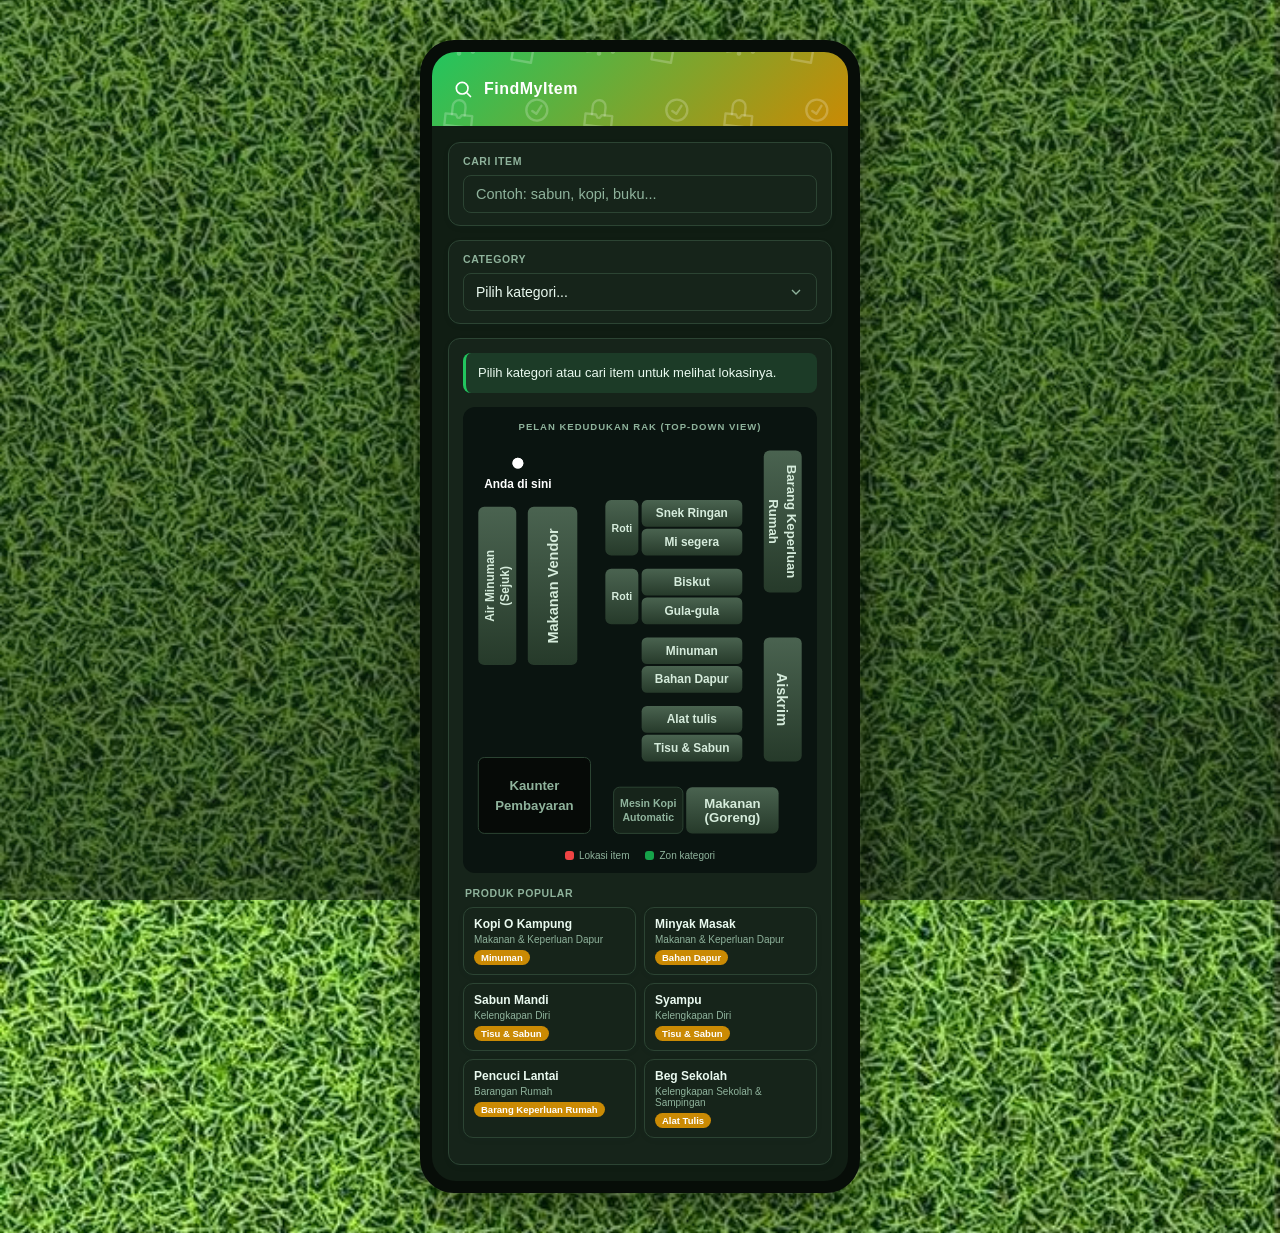
==== FindMyItem.html @ 207c981b "Initial commit" ====
<!DOCTYPE html>
<html lang="ms">
<head>
<meta charset="UTF-8">
<meta name="viewport" content="width=device-width, initial-scale=1.0">
<title>FindMyItem</title>
<style>
  :root{
    --teal:#22c55e;
    --teal-dark:#ca8a04;
    --bg-outer:#0e1710;
    --ink:#eafaf0;
    --muted:#8fb39c;
    --card:#16241a;
    --panel:#0a1410;
    --rack-off:#3a4f3f;
    --rack-on:#ef4444;
    --border:#2c4433;
    --cyan:#22c55e;
    --orange:#eab308;
  }
  *{box-sizing:border-box;}

  @keyframes fadeSlideUp{
    from{ opacity:0; transform:translateY(10px); }
    to{ opacity:1; transform:translateY(0); }
  }
  @keyframes fadeIn{
    from{ opacity:0; }
    to{ opacity:1; }
  }
  @keyframes popIn{
    0%{ opacity:0; transform:scale(.85); }
    70%{ opacity:1; transform:scale(1.04); }
    100%{ opacity:1; transform:scale(1); }
  }
  @media (prefers-reduced-motion: reduce){
    .item-list .item-row,
    .popular-card,
    .result-msg,
    .rack{
      animation:none !important;
    }
  }
  body{
    margin:0;
    min-height:100vh;
    display:flex;
    align-items:center;
    justify-content:center;
    background-color:#0e1710;
    background-image:
      linear-gradient(180deg, rgba(8,18,11,.35) 0%, rgba(8,18,11,.55) 100%),
      url("[data-uri]");
    background-repeat:no-repeat;
    background-size:cover;
    background-position:center;
    background-attachment:fixed;
    font-family:"Segoe UI", "Helvetica Neue", Arial, sans-serif;
    padding:40px 16px;
  }

  .phone{
    width:340px;
    background:#070d08;
    border-radius:34px;
    padding:12px;
    box-shadow:0 30px 60px rgba(0,0,0,.55), 0 0 0 1px rgba(255,255,255,.05);
  }

  .screen{
    background:#101d13;
    border-radius:24px;
    overflow:hidden;
  }

  header{
    position:relative;
    background:linear-gradient(135deg, var(--teal), var(--teal-dark));
    color:#fff;
    padding:26px 20px;
    display:flex;
    align-items:center;
    gap:10px;
    overflow:hidden;
  }
  header::before{
    content:"";
    position:absolute;
    inset:0;
    background-image:url("data:image/svg+xml;utf8,<svg xmlns='http://www.w3.org/2000/svg' width='240' height='240' viewBox='0 0 240 240'><g fill='none' stroke='white' stroke-opacity='0.22' stroke-width='4' stroke-linecap='round' stroke-linejoin='round'><g transform='translate(10,20) rotate(-8)'><path d='M0 12h10l4 26h44l6-20H36'/><circle cx='34' cy='44' r='4' fill='white' fill-opacity='0.22' stroke='none'/><circle cx='58' cy='44' r='4' fill='white' fill-opacity='0.22' stroke='none'/></g><g transform='translate(150,10) rotate(10)'><path d='M8 4h18v20a9 9 0 0 1-18 0z'/><path d='M8 14H0v46h34V14H26'/></g><g transform='translate(30,130) rotate(6)'><path d='M0 32h18l3 5h4l3-5h18v20H0z'/><path d='M11 32V18a11 11 0 0 1 22 0v14'/></g><g transform='translate(160,140) rotate(-10)'><circle cx='20' cy='20' r='18'/><path d='M12 20l6 6 11-12'/></g></g></svg>");
    background-repeat:repeat;
    background-size:140px 140px;
    background-position:center;
    pointer-events:none;
  }
  header .icon, header h1{
    position:relative;
    z-index:1;
  }
  header .icon{
    width:22px;height:22px;
    display:inline-flex;align-items:center;justify-content:center;
  }
  header h1{
    margin:0;
    font-size:16px;
    letter-spacing:.5px;
    font-weight:800;
  }

  main{ padding:16px; }

  .search-box{
    background:var(--card);
    border:1px solid var(--border);
    border-radius:12px;
    padding:12px 14px;
    box-shadow:0 2px 6px rgba(20,30,50,.05);
    margin-bottom:14px;
  }
  .search-box label{
    display:block;
    font-size:10.5px;
    font-weight:700;
    letter-spacing:.6px;
    color:var(--muted);
    margin-bottom:8px;
  }
  .search-box input{
    width:100%;
    background:var(--card);
    border:1px solid var(--border);
    border-radius:8px;
    padding:10px 12px;
    font-size:14.5px;
    color:var(--ink);
    outline:none;
  }
  .search-box input::placeholder{
    color:var(--muted);
  }
  .search-box input:focus{
    border-color:var(--teal);
    box-shadow:0 0 0 3px rgba(34,197,94,.2);
  }
  .item-search-box{
    position:relative;
  }
  .search-suggestions{
    position:absolute;
    left:14px;
    right:14px;
    top:calc(100% - 2px);
    background:var(--card);
    border:1px solid var(--border);
    border-top:none;
    border-radius:0 0 10px 10px;
    box-shadow:0 8px 16px rgba(0,0,0,.35);
    overflow:hidden;
    z-index:5;
    display:none;
  }
  .search-suggestions.open{ display:block; }
  .search-suggestions .sug-item{
    display:flex;
    justify-content:space-between;
    align-items:center;
    padding:9px 12px;
    font-size:13px;
    color:var(--ink);
    cursor:pointer;
    border-top:1px solid var(--border);
  }
  .search-suggestions .sug-item:first-child{ border-top:none; }
  .search-suggestions .sug-item:hover{
    background:rgba(34,197,94,.12);
  }
  .search-suggestions .sug-item .sug-cat{
    font-size:10.5px;
    color:var(--muted);
    margin-left:8px;
  }
  .search-suggestions .sug-tag{
    font-size:9.5px;
    font-weight:700;
    color:#fff;
    background:var(--teal-dark);
    padding:2px 7px;
    border-radius:10px;
    flex-shrink:0;
  }
  .search-suggestions .sug-empty{
    padding:10px 12px;
    font-size:12.5px;
    color:var(--muted);
  }
  .search-box select{
    width:100%;
    border:1px solid var(--border);
    border-radius:8px;
    padding:10px 12px;
    font-size:14px;
    color:var(--ink);
    outline:none;
    background:var(--card);
    appearance:none;
    -webkit-appearance:none;
    background-image:url("data:image/svg+xml;utf8,<svg xmlns='http://www.w3.org/2000/svg' viewBox='0 0 24 24' fill='none' stroke='%238fb39c' stroke-width='2'><polyline points='6 9 12 15 18 9'/></svg>");
    background-repeat:no-repeat;
    background-position:right 12px center;
    background-size:16px;
    padding-right:34px;
  }
  .search-box select:focus{
    border-color:var(--teal);
    box-shadow:0 0 0 3px rgba(34,197,94,.2);
  }

  .result-card{
    background:var(--card);
    border:1px solid var(--border);
    border-radius:12px;
    padding:14px;
    box-shadow:0 2px 6px rgba(20,30,50,.05);
  }

  .result-msg{
    display:flex;
    gap:8px;
    align-items:flex-start;
    background:rgba(74,222,128,.12);
    border-left:3px solid var(--cyan);
    border-radius:8px;
    padding:10px 12px;
    font-size:13px;
    line-height:1.5;
    color:var(--ink);
    margin-bottom:14px;
    min-height:38px;
    animation:fadeIn .35s ease;
  }
  .result-msg .pin{ color:var(--teal); font-size:14px; margin-top:1px; }
  .result-msg b{ color:var(--cyan); }
  .result-msg .rak-name{ color:var(--teal); }

  .rack-panel{
    background:var(--panel);
    border-radius:12px;
    padding:14px 12px 16px;
  }
  .rack-panel .title{
    text-align:center;
    color:var(--muted);
    font-size:9.5px;
    font-weight:700;
    letter-spacing:1px;
    margin-bottom:16px;
  }
  .racks{
    display:flex;
    justify-content:center;
    align-items:flex-end;
    gap:14px;
    height:100px;
  }
  .rack{
    width:38px;
    display:flex;
    flex-direction:column;
    align-items:center;
    gap:8px;
    animation:popIn .45s ease both;
  }
  .rack .bar{
    width:38px;
    height:88px;
    border-radius:6px;
    background:linear-gradient(180deg,#4a6350,#263a2a);
    display:flex;
    align-items:center;
    justify-content:center;
    color:#d6ecdc;
    font-size:11px;
    font-weight:700;
    transition:all .35s ease;
  }
  .rack.active .bar{
    background:linear-gradient(180deg,#f87171,#b91c1c);
    color:#fff;
    box-shadow:0 0 18px rgba(239,68,68,.8);
    transform:translateY(-4px);
  }
  .rack .label{
    color:#6f9179;
    font-size:9.5px;
    letter-spacing:.4px;
  }
  .rack.active .label{ color:var(--teal); font-weight:700; }

  .suggestions{
    margin-top:8px;
    display:flex;
    flex-wrap:wrap;
    gap:6px;
  }
  .suggestions button{
    border:1px solid var(--border);
    background:var(--card);
    color:var(--muted);
    font-size:11px;
    padding:5px 9px;
    border-radius:20px;
    cursor:pointer;
  }
  .suggestions button:hover{
    border-color:var(--teal);
    color:var(--teal-dark);
  }

  .empty{
    color:var(--muted);
    font-size:12.5px;
  }

  .item-list{
    margin-top:12px;
    display:flex;
    flex-direction:column;
    gap:6px;
  }
  .item-list .item-row{
    display:flex;
    justify-content:space-between;
    align-items:center;
    background:#1a2b1f;
    border:1px solid var(--border);
    border-radius:8px;
    padding:8px 10px;
    font-size:12.5px;
    color:var(--ink);
    animation:fadeSlideUp .4s ease both;
  }
  .item-list .item-row.highlight{
    background:rgba(234,179,8,.14);
    border-color:var(--orange);
  }
  .item-list .item-row.highlight .rak-tag{
    background:var(--orange);
  }

  .popular-section{
    margin-top:14px;
    margin-bottom:6px;
  }
  .popular-section .heading{
    font-size:10.5px;
    font-weight:700;
    letter-spacing:.6px;
    color:var(--muted);
    margin-bottom:8px;
    padding:0 2px;
  }
  .popular-grid{
    display:grid;
    grid-template-columns:1fr 1fr;
    gap:8px;
  }
  .popular-card{
    background:var(--card);
    border:1px solid var(--border);
    border-radius:10px;
    padding:9px 10px;
    text-align:left;
    cursor:pointer;
    box-shadow:0 2px 6px rgba(20,30,50,.05);
    display:flex;
    flex-direction:column;
    gap:3px;
    animation:fadeSlideUp .4s ease both;
  }
  .popular-card:hover{
    border-color:var(--teal);
  }
  .popular-card .pname{
    font-size:12px;
    font-weight:600;
    color:var(--ink);
  }
  .popular-card .pcat{
    font-size:10px;
    color:var(--muted);
  }
  .popular-card .prak{
    align-self:flex-start;
    margin-top:2px;
    font-size:9.5px;
    font-weight:700;
    color:#fff;
    background:var(--teal-dark);
    padding:2px 7px;
    border-radius:10px;
  }
  .item-list .item-row .rak-tag{
    font-size:10.5px;
    font-weight:700;
    color:#fff;
    background:var(--teal-dark);
    padding:3px 8px;
    border-radius:12px;
  }

  /* ===== Pelan kedai (floor plan) ===== */
  .phone{ width:100%; max-width:440px; }
  .rack-panel{ padding:14px 12px 12px; }
  .rack-panel .title{ margin-bottom:12px; }

  .plan{ display:block; width:100%; height:auto; }
  .plan text{ fill:#d6ecdc; font-weight:700; text-anchor:middle; pointer-events:none; }
  .plan .t-sm{ font-size:32px; }
  .plan .t-md{ font-size:36px; }
  .plan .t-lg{ font-size:40px; }
  .plan .t-xl{ font-size:44px; }

  .plan .zone{ animation:fadeIn .5s ease both; }
  .plan .zone rect{
    fill:url(#gOff);
    transition:filter .35s ease;
  }
  .plan .zone.cat-on rect{
    fill:url(#gCat);
    filter:drop-shadow(0 0 12px rgba(34,197,94,.7));
  }
  .plan .zone.item-on rect{
    fill:url(#gItem);
    animation:zonePulse 1.4s ease-in-out infinite;
  }
  .plan .zone.cat-on text,
  .plan .zone.item-on text{ fill:#fff; }

  .plan .fixed rect{ fill:#16241a; stroke:#2c4433; stroke-width:3; }
  .plan .fixed.counter rect{ fill:#060a07; }
  .plan .fixed text{ fill:#8fb39c; }
  .plan .door-line,
  .plan .door-arc{ fill:none; stroke:#8fb39c; stroke-width:6; stroke-linecap:round; }

  @keyframes zonePulse{
    0%,100%{ filter:drop-shadow(0 0 8px rgba(239,68,68,.65)); }
    50%{ filter:drop-shadow(0 0 22px rgba(239,68,68,1)); }
  }

  .map-legend{
    display:flex;
    justify-content:center;
    gap:16px;
    margin-top:10px;
    font-size:10px;
    color:var(--muted);
  }
  .map-legend .dot{
    display:inline-block;
    width:9px;
    height:9px;
    border-radius:3px;
    margin-right:5px;
    vertical-align:-1px;
  }
  .dot-item{ background:#ef4444; }
  .dot-cat{ background:#16a34a; }

  .item-list .item-row{ cursor:pointer; transition:border-color .2s ease, background .2s ease; }
  .item-list .item-row:hover{ border-color:var(--teal); }
  .result-msg .rak-name{ color:#f87171; }

  @media (prefers-reduced-motion: reduce){
    .plan .zone, .plan .zone rect{ animation:none !important; }
  }

  /* ===== Penanda "Anda di sini" ===== */
  .plan .here{ pointer-events:none; }
  .plan .here .dot{ fill:#fff; animation:hereBlink 1.2s ease-in-out infinite; }
  .plan .here .ring{
    fill:none;
    stroke:#fff;
    stroke-width:5;
    transform-box:fill-box;
    transform-origin:center;
    animation:herePing 1.8s ease-out infinite;
  }
  .plan .here .ring.r2{ animation-delay:.9s; }
  .plan .here text{
    fill:#fff;
    font-size:36px;
    font-weight:800;
    text-anchor:middle;
    animation:hereBlink 1.2s ease-in-out infinite;
  }
  @keyframes hereBlink{
    0%,100%{ opacity:1;   filter:drop-shadow(0 0 10px rgba(255,255,255,.95)); }
    50%{     opacity:.35; filter:drop-shadow(0 0 2px rgba(255,255,255,.3)); }
  }
  @keyframes herePing{
    0%{   transform:scale(.6); opacity:.9; }
    100%{ transform:scale(3.2); opacity:0; }
  }
  @media (prefers-reduced-motion: reduce){
    .plan .here .dot, .plan .here .ring, .plan .here text{ animation:none !important; }
    .plan .here .ring{ display:none; }
  }
</style>
</head>
<body>

<div class="phone">
  <div class="screen">
    <header>
      <span class="icon">
        <svg width="20" height="20" viewBox="0 0 24 24" fill="none">
          <circle cx="11" cy="11" r="7" stroke="white" stroke-width="2"/>
          <line x1="16.5" y1="16.5" x2="21" y2="21" stroke="white" stroke-width="2" stroke-linecap="round"/>
        </svg>
      </span>
      <h1>FindMyItem</h1>
    </header>

    <main>
      <div class="search-box item-search-box">
        <label>CARI ITEM</label>
        <input id="itemSearchInput" type="text" placeholder="Contoh: sabun, kopi, buku..." autocomplete="off">
        <div class="search-suggestions" id="searchSuggestions"></div>
      </div>

      <div class="search-box">
        <label>CATEGORY</label>
        <select id="categorySelect">
          <option value="">Pilih kategori...</option>
        </select>
      </div>

      <div class="result-card">
        <div class="result-msg" id="resultMsg">
          Pilih kategori atau cari item untuk melihat lokasinya.
        </div>

        <div class="rack-panel">
          <div class="title">PELAN KEDUDUKAN RAK (TOP-DOWN VIEW)</div>

          <svg class="plan" viewBox="0 0 1000 1200" role="img" aria-label="Pelan kedudukan rak kedai">
            <defs>
              <linearGradient id="gOff" x1="0" y1="0" x2="0" y2="1">
                <stop offset="0" stop-color="#4a6350"/><stop offset="1" stop-color="#263a2a"/>
              </linearGradient>
              <linearGradient id="gCat" x1="0" y1="0" x2="0" y2="1">
                <stop offset="0" stop-color="#4ade80"/><stop offset="1" stop-color="#15803d"/>
              </linearGradient>
              <linearGradient id="gItem" x1="0" y1="0" x2="0" y2="1">
                <stop offset="0" stop-color="#f87171"/><stop offset="1" stop-color="#b91c1c"/>
              </linearGradient>
            </defs>

            <!-- Kiri -->
            <g class="zone" data-zone="airSejuk">
              <rect x="10" y="190" width="115" height="480" rx="18"/>
              <g transform="rotate(-90 67 430)">
                <text class="t-md" x="67" y="408" dy=".35em">Air Minuman</text>
                <text class="t-md" x="67" y="452" dy=".35em">(Sejuk)</text>
              </g>
            </g>
            <g class="zone" data-zone="vendor">
              <rect x="160" y="190" width="150" height="480" rx="18"/>
              <text class="t-xl" x="235" y="430" dy=".35em" transform="rotate(-90 235 430)">Makanan Vendor</text>
            </g>
            <g class="fixed counter">
              <rect x="10" y="950" width="340" height="230" rx="18"/>
              <text class="t-lg" x="180" y="1035" dy=".35em">Kaunter</text>
              <text class="t-lg" x="180" y="1095" dy=".35em">Pembayaran</text>
            </g>

            <!-- Tengah -->
            <g class="zone" data-zone="roti1">
              <rect x="395" y="170" width="100" height="168" rx="18"/>
              <text class="t-sm" x="445" y="254" dy=".35em">Roti</text>
            </g>
            <g class="zone" data-zone="snek">
              <rect x="505" y="170" width="305" height="81" rx="16"/>
              <text class="t-md" x="657" y="210" dy=".35em">Snek Ringan</text>
            </g>
            <g class="zone" data-zone="mi">
              <rect x="505" y="257" width="305" height="81" rx="16"/>
              <text class="t-md" x="657" y="297" dy=".35em">Mi segera</text>
            </g>

            <g class="zone" data-zone="roti2">
              <rect x="395" y="378" width="100" height="168" rx="18"/>
              <text class="t-sm" x="445" y="462" dy=".35em">Roti</text>
            </g>
            <g class="zone" data-zone="biskut">
              <rect x="505" y="378" width="305" height="81" rx="16"/>
              <text class="t-md" x="657" y="418" dy=".35em">Biskut</text>
            </g>
            <g class="zone" data-zone="gula">
              <rect x="505" y="465" width="305" height="81" rx="16"/>
              <text class="t-md" x="657" y="505" dy=".35em">Gula-gula</text>
            </g>

            <g class="zone" data-zone="minuman">
              <rect x="505" y="586" width="305" height="81" rx="16"/>
              <text class="t-md" x="657" y="626" dy=".35em">Minuman</text>
            </g>
            <g class="zone" data-zone="bahan">
              <rect x="505" y="673" width="305" height="81" rx="16"/>
              <text class="t-md" x="657" y="713" dy=".35em">Bahan Dapur</text>
            </g>

            <g class="zone" data-zone="alat">
              <rect x="505" y="794" width="305" height="81" rx="16"/>
              <text class="t-md" x="657" y="834" dy=".35em">Alat tulis</text>
            </g>
            <g class="zone" data-zone="tisu">
              <rect x="505" y="881" width="305" height="81" rx="16"/>
              <text class="t-md" x="657" y="921" dy=".35em">Tisu &amp; Sabun</text>
            </g>

            <!-- Kanan -->
            <g class="zone" data-zone="rumah">
              <rect x="875" y="20" width="115" height="430" rx="18"/>
              <g transform="rotate(90 932 235)">
                <text class="t-lg" x="932" y="209" dy=".35em">Barang Keperluan</text>
                <text class="t-lg" x="932" y="261" dy=".35em">Rumah</text>
              </g>
            </g>
            <g class="zone" data-zone="aiskrim">
              <rect x="875" y="586" width="115" height="376" rx="18"/>
              <text class="t-xl" x="932" y="774" dy=".35em" transform="rotate(90 932 774)">Aiskrim</text>
            </g>

            <!-- Bawah -->
            <g class="fixed">
              <rect x="420" y="1040" width="210" height="140" rx="18"/>
              <text class="t-sm" x="525" y="1090" dy=".35em">Mesin Kopi</text>
              <text class="t-sm" x="525" y="1130" dy=".35em">Automatic</text>
            </g>
            <g class="zone" data-zone="goreng">
              <rect x="640" y="1040" width="280" height="140" rx="18"/>
              <text class="t-lg" x="780" y="1090" dy=".35em">Makanan</text>
              <text class="t-lg" x="780" y="1132" dy=".35em">(Goreng)</text>
            </g>
          
            <!-- Anda di sini (kawasan pintu masuk) -->
            <g class="here" aria-hidden="true">
              <circle class="ring" cx="130" cy="58" r="14"/>
              <circle class="ring r2" cx="130" cy="58" r="14"/>
              <circle class="dot" cx="130" cy="58" r="14"/>
              <text x="130" y="122" dy=".35em">Anda di sini</text>
            </g>
          </svg>

          <div class="map-legend">
            <span><i class="dot dot-item"></i>Lokasi item</span>
            <span><i class="dot dot-cat"></i>Zon kategori</span>
          </div>
        </div>

        <div class="popular-section">
          <div class="heading">PRODUK POPULAR</div>
          <div class="popular-grid" id="popularGrid"></div>
        </div>

        <div class="item-list" id="itemList"></div>
      </div>
    </main>
  </div>
</div>

<script>
  // Nama zon pada pelan kedai
  const zoneLabels = {
    airSejuk: 'Air Minuman (Sejuk)',
    vendor:   'Makanan Vendor',
    roti1:    'Roti 1',
    roti2:    'Roti 2',
    snek:     'Snek Ringan',
    mi:       'Mi Segera',
    biskut:   'Biskut',
    gula:     'Gula-gula',
    minuman:  'Minuman',
    bahan:    'Bahan Dapur',
    alat:     'Alat Tulis',
    tisu:     'Tisu & Sabun',
    rumah:    'Barang Keperluan Rumah',
    aiskrim:  'Aiskrim',
    goreng:   'Makanan (Goreng)'
  };

  // Setiap kategori ada beberapa zon; setiap item ada zon tepatnya: [nama item, zon]
  const categories = {
    "Makanan & Keperluan Dapur": {
      zones: ['airSejuk','vendor','roti1','snek','mi','roti2','biskut','gula','minuman','bahan','aiskrim','goreng'],
      items: [
        ["Air Mineral","airSejuk"], ["Milo Tin","airSejuk"],
        ["Nasi Lemak","vendor"], ["Kuih-muih","vendor"],
        ["Roti Putih","roti1"], ["Roti Gandum","roti2"],
        ["Keropok","snek"], ["Kerepek Pisang","snek"],
        ["Mi Segera Kari","mi"], ["Mi Segera Ayam","mi"],
        ["Biskut Marie","biskut"], ["Biskut Krim","biskut"],
        ["Gula-gula Getah","gula"], ["Coklat","gula"],
        ["Kopi O Kampung","minuman"], ["Teh Tarik Sachet","minuman"], ["Susu Pekat","minuman"],
        ["Beras Wangi","bahan"], ["Minyak Masak","bahan"], ["Sos Tomato","bahan"], ["Gula Pasir","bahan"], ["Tepung Gandum","bahan"],
        ["Aiskrim Kon","aiskrim"], ["Aiskrim Tub","aiskrim"],
        ["Karipap","goreng"], ["Pisang Goreng","goreng"]
      ]
    },
    "Barangan Rumah": {
      zones: ['rumah'],
      items: [
        ["Sabun Basuh","rumah"], ["Pencuci Lantai","rumah"], ["Baldi Plastik","rumah"], ["Penyapu","rumah"],
        ["Tuala Dapur","rumah"], ["Berus Lantai","rumah"], ["Pewangi Bilik","rumah"], ["Beg Sampah","rumah"]
      ]
    },
    "Kelengkapan Diri": {
      zones: ['tisu'],
      items: [
        ["Sabun Mandi","tisu"], ["Syampu","tisu"], ["Berus Gigi","tisu"], ["Pencuci Muka","tisu"],
        ["Losyen Badan","tisu"], ["Ubat Gigi","tisu"], ["Pewangi Badan","tisu"], ["Pencukur","tisu"],
        ["Tisu Muka","tisu"], ["Tisu Tandas","tisu"]
      ]
    },
    "Kelengkapan Sekolah & Sampingan": {
      zones: ['alat'],
      items: [
        ["Buku Tulis","alat"], ["Pen & Pensel","alat"], ["Beg Sekolah","alat"], ["Gunting","alat"],
        ["Pembaris","alat"], ["Kotak Pensel","alat"], ["Kalkulator","alat"], ["Pemadam","alat"]
      ]
    }
  };

  const popularNames = ["Kopi O Kampung", "Minyak Masak", "Sabun Mandi", "Syampu", "Pencuci Lantai", "Beg Sekolah"];

  const $ = id => document.getElementById(id);
  const esc = s => String(s).replace(/[&<>"']/g, c => ({'&':'&amp;','<':'&lt;','>':'&gt;','"':'&quot;',"'":'&#39;'}[c]));

  const resultMsg = $('resultMsg');
  const categorySelect = $('categorySelect');
  const itemListEl = $('itemList');
  const popularGridEl = $('popularGrid');
  const popularSectionEl = document.querySelector('.popular-section');
  const itemSearchInput = $('itemSearchInput');
  const searchSuggestionsEl = $('searchSuggestions');

  let highlightItem = null;

  // Indeks carian rata: semua item merentas semua kategori
  const searchIndex = [];
  Object.entries(categories).forEach(([category, data]) => {
    data.items.forEach(([name, zone]) => searchIndex.push({ name, category, zone }));
  });
  const findItem = name => searchIndex.find(i => i.name === name);

  // Zon pada pelan
  const zoneEls = {};
  document.querySelectorAll('.plan .zone').forEach((g, i) => {
    zoneEls[g.dataset.zone] = g;
    g.style.animationDelay = (i * 45) + 'ms';
  });

  function renderMap(catZones, focusZone){
    Object.entries(zoneEls).forEach(([id, el]) => {
      el.classList.toggle('item-on', id === focusZone);
      el.classList.toggle('cat-on', id !== focusZone && catZones.includes(id));
    });
  }

  // Isi dropdown kategori
  Object.keys(categories).forEach(name => {
    const opt = document.createElement('option');
    opt.value = name;
    opt.textContent = name;
    categorySelect.appendChild(opt);
  });

  function chooseItem(it, keepText){
    highlightItem = it.name;
    itemSearchInput.value = keepText ? it.name : '';
    closeSuggestions();
    categorySelect.value = it.category;
    showCategory();
  }

  function renderPopular(){
    popularGridEl.innerHTML = '';
    popularNames.forEach((name, i) => {
      const it = findItem(name);
      const card = document.createElement('button');
      card.className = 'popular-card';
      card.style.animationDelay = (i * 60) + 'ms';
      card.innerHTML = `
        <span class="pname">${esc(it.name)}</span>
        <span class="pcat">${esc(it.category)}</span>
        <span class="prak">${esc(zoneLabels[it.zone])}</span>
      `;
      card.onclick = () => chooseItem(it, false);
      popularGridEl.appendChild(card);
    });
  }

  // Kemas kini mesej, pelan dan baris item (tanpa bina semula senarai)
  function updateView(){
    const value = categorySelect.value;

    if(!value){
      resultMsg.innerHTML = 'Pilih kategori atau cari item untuk melihat lokasinya.';
      renderMap([], null);
      popularSectionEl.style.display = '';
      return;
    }

    popularSectionEl.style.display = 'none';
    const cat = categories[value];
    const focus = highlightItem ? findItem(highlightItem).zone : null;

    if(focus){
      resultMsg.innerHTML =
        `📍 <span><b>${esc(highlightItem)}</b> berada di <b class="rak-name">${esc(zoneLabels[focus])}</b> yang sedang menyala merah pada pelan di bawah.</span>`;
    } else {
      resultMsg.innerHTML =
        `📍 <span>Kategori <b>${esc(value)}</b> terdapat di zon yang menyala hijau pada pelan di bawah. Tekan mana-mana item untuk lihat lokasi tepatnya.</span>`;
    }

    renderMap(cat.zones, focus);
    itemListEl.querySelectorAll('.item-row').forEach(r => {
      r.classList.toggle('highlight', r.dataset.name === highlightItem);
    });
  }

  // Bina senarai item bagi kategori terpilih
  function showCategory(){
    const value = categorySelect.value;
    itemListEl.innerHTML = '';

    if(value){
      categories[value].items.forEach(([name, zone], i) => {
        const row = document.createElement('div');
        row.className = 'item-row';
        row.dataset.name = name;
        row.style.animationDelay = Math.min(i * 40, 600) + 'ms';
        row.innerHTML = `<span>${esc(name)}</span><span class="rak-tag">${esc(zoneLabels[zone])}</span>`;
        row.addEventListener('click', () => {
          highlightItem = (highlightItem === name) ? null : name;
          updateView();
          if(highlightItem){
            document.querySelector('.rack-panel').scrollIntoView({ behavior: 'smooth', block: 'nearest' });
          }
        });
        itemListEl.appendChild(row);
      });
    }
    updateView();
  }

  // ---------- Carian item ----------
  function normalize(s){
    return s.trim().toLowerCase().replace(/\s+/g, ' ');
  }

  function closeSuggestions(){
    searchSuggestionsEl.classList.remove('open');
    searchSuggestionsEl.innerHTML = '';
  }

  function renderSuggestions(matches, query){
    if(matches.length === 0){
      searchSuggestionsEl.innerHTML =
        `<div class="sug-empty">Tiada item sepadan dengan "<b>${esc(query)}</b>". Cuba kata kunci lain.</div>`;
      searchSuggestionsEl.classList.add('open');
      return;
    }
    searchSuggestionsEl.innerHTML = '';
    matches.slice(0, 6).forEach(m => {
      const row = document.createElement('div');
      row.className = 'sug-item';
      row.innerHTML = `
        <span>${esc(m.name)}<span class="sug-cat">${esc(m.category)}</span></span>
        <span class="sug-tag">${esc(zoneLabels[m.zone])}</span>
      `;
      // mousedown berlaku sebelum blur, jadi pilihan sempat didaftarkan
      row.addEventListener('mousedown', (e) => {
        e.preventDefault();
        chooseItem(m, true);
      });
      searchSuggestionsEl.appendChild(row);
    });
    searchSuggestionsEl.classList.add('open');
  }

  function handleItemSearchInput(){
    const query = normalize(itemSearchInput.value);
    if(!query){
      closeSuggestions();
      return;
    }

    // susunan: padanan tepat > bermula dengan > mengandungi > padanan nama zon
    const scored = searchIndex
      .map(item => {
        const n = normalize(item.name);
        let score = -1;
        if(n === query) score = 0;
        else if(n.startsWith(query)) score = 1;
        else if(n.includes(query)) score = 2;
        else if(normalize(zoneLabels[item.zone]).includes(query)) score = 3;
        return { ...item, score };
      })
      .filter(item => item.score >= 0)
      .sort((a, b) => a.score - b.score);

    renderSuggestions(scored, itemSearchInput.value.trim());
  }

  itemSearchInput.addEventListener('input', handleItemSearchInput);
  itemSearchInput.addEventListener('focus', () => {
    if(itemSearchInput.value.trim()) handleItemSearchInput();
  });
  itemSearchInput.addEventListener('blur', closeSuggestions);

  categorySelect.addEventListener('change', () => {
    highlightItem = null;
    itemSearchInput.value = '';
    closeSuggestions();
    showCategory();
  });

  renderPopular();
  showCategory();
</script>

</body>
</html>
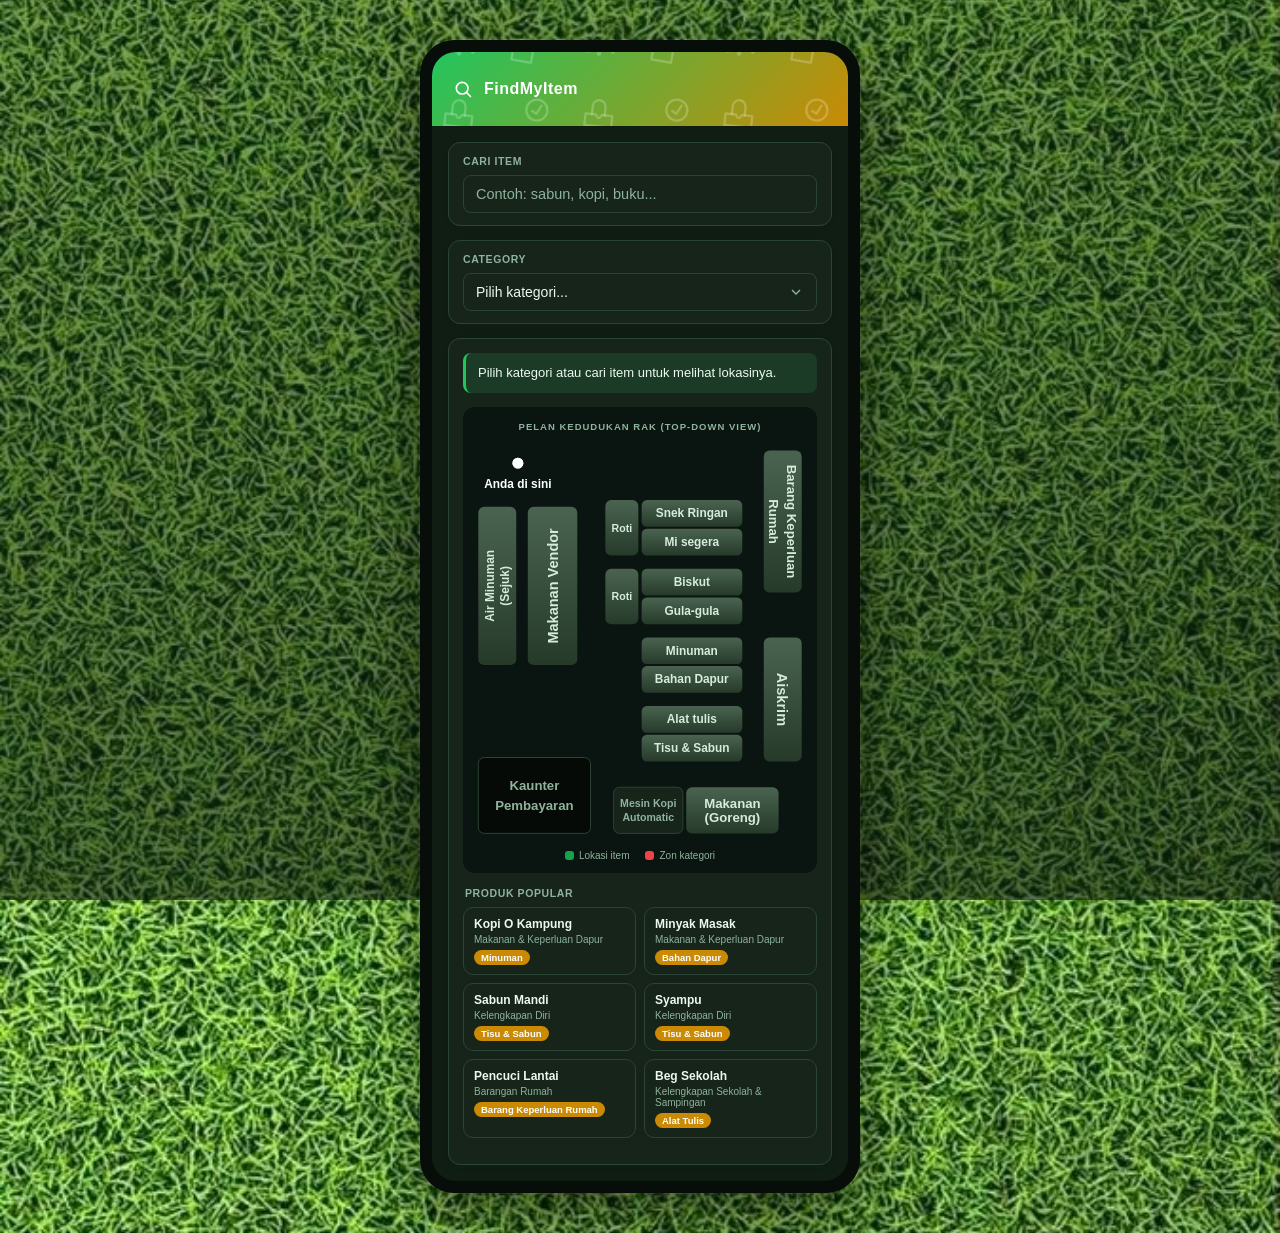
==== commit 866bec75: "Add Feature" ====
--- a/FindMyItem.html
+++ b/FindMyItem.html
@@ -4,510 +4,7 @@
 <meta charset="UTF-8">
 <meta name="viewport" content="width=device-width, initial-scale=1.0">
 <title>FindMyItem</title>
-<style>
-  :root{
-    --teal:#22c55e;
-    --teal-dark:#ca8a04;
-    --bg-outer:#0e1710;
-    --ink:#eafaf0;
-    --muted:#8fb39c;
-    --card:#16241a;
-    --panel:#0a1410;
-    --rack-off:#3a4f3f;
-    --rack-on:#ef4444;
-    --border:#2c4433;
-    --cyan:#22c55e;
-    --orange:#eab308;
-  }
-  *{box-sizing:border-box;}
-
-  @keyframes fadeSlideUp{
-    from{ opacity:0; transform:translateY(10px); }
-    to{ opacity:1; transform:translateY(0); }
-  }
-  @keyframes fadeIn{
-    from{ opacity:0; }
-    to{ opacity:1; }
-  }
-  @keyframes popIn{
-    0%{ opacity:0; transform:scale(.85); }
-    70%{ opacity:1; transform:scale(1.04); }
-    100%{ opacity:1; transform:scale(1); }
-  }
-  @media (prefers-reduced-motion: reduce){
-    .item-list .item-row,
-    .popular-card,
-    .result-msg,
-    .rack{
-      animation:none !important;
-    }
-  }
-  body{
-    margin:0;
-    min-height:100vh;
-    display:flex;
-    align-items:center;
-    justify-content:center;
-    background-color:#0e1710;
-    background-image:
-      linear-gradient(180deg, rgba(8,18,11,.35) 0%, rgba(8,18,11,.55) 100%),
-      url("[data-uri]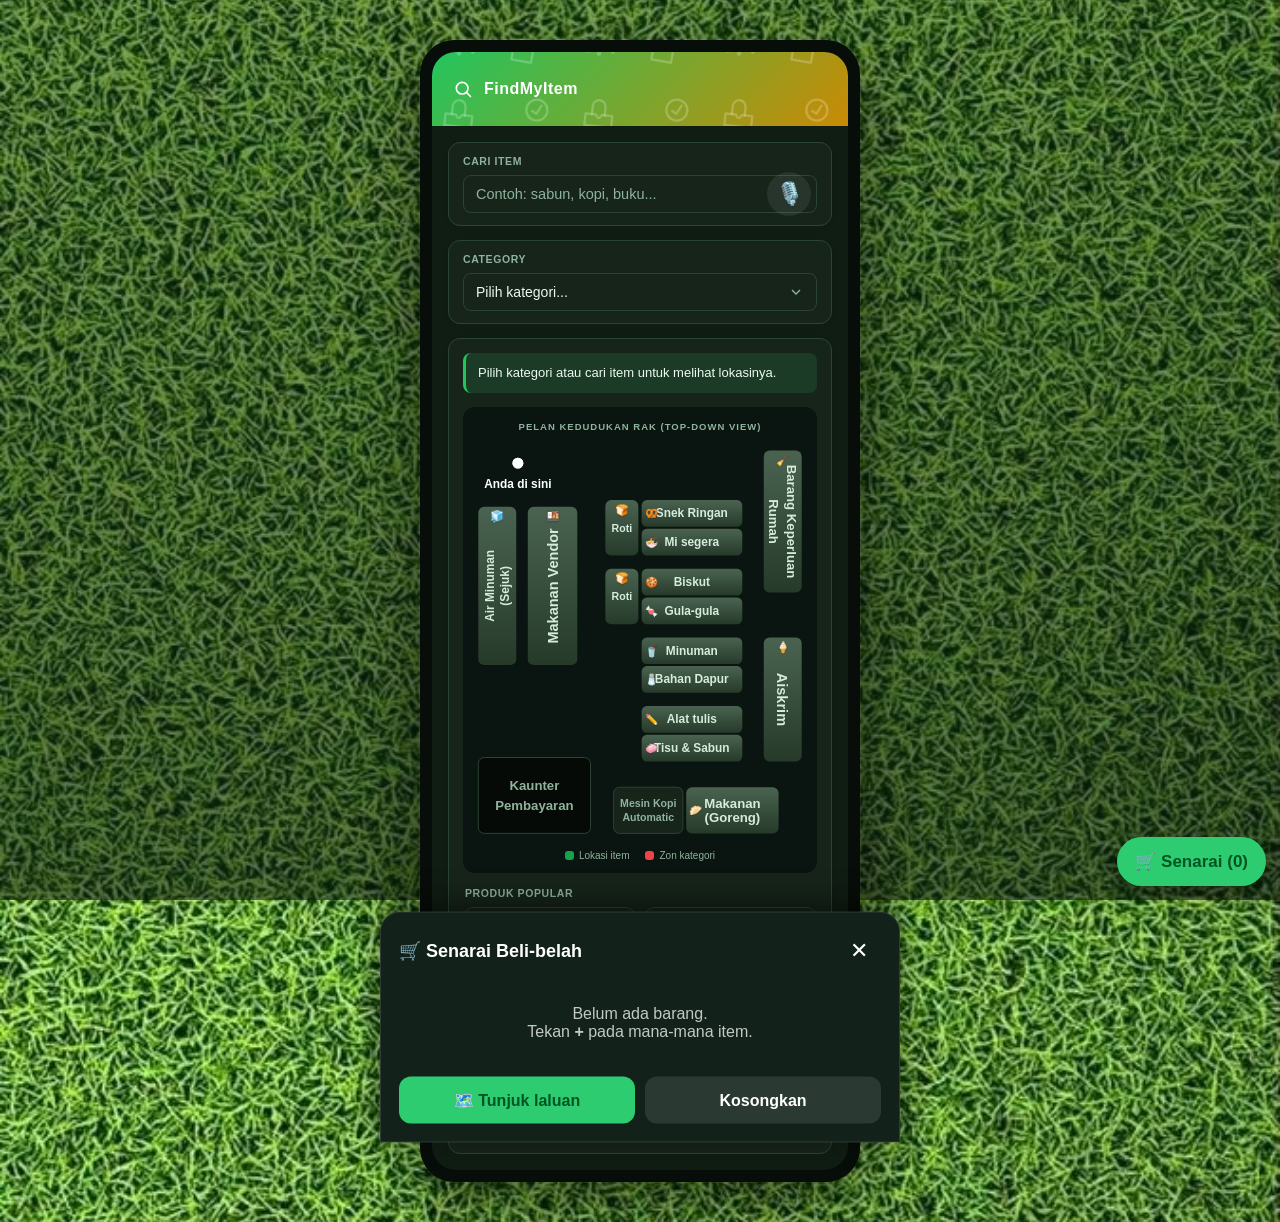
==== commit 6bf7e79a: "Update FindMyItem" ====
--- a/FindMyItem.html
+++ b/FindMyItem.html
@@ -176,6 +176,7 @@
   </div>
 </div>
 
+<script src="config.js"></script>
 <script src="script.js"></script>
 
 </body>
--- a/style.css
+++ b/style.css
@@ -425,4 +425,74 @@
 }
 @media (prefers-reduced-motion: reduce){
   .route-path{ transition:none !important; animation:none !important; }
-}+}
+
+.zone-icon {
+  pointer-events: none;
+  user-select: none;
+  filter: drop-shadow(0 1px 2px rgba(0,0,0,.5));
+}
+
+.search-wrap { position: relative; display: flex; align-items: center; }
+.search-wrap input { flex: 1; padding-right: 56px; }
+#micBtn {
+  position: absolute; right: 6px; top: 50%; transform: translateY(-50%);
+  width: 44px; height: 44px; border-radius: 50%;
+  border: 0; background: rgba(255,255,255,.08);
+  font-size: 22px; cursor: pointer;
+}
+#micBtn:active { transform: translateY(-50%) scale(.94); }
+#micBtn.listening { background: rgba(255,60,60,.25); animation: micPulse 1s infinite; }
+@keyframes micPulse {
+  0%,100% { box-shadow: 0 0 0 0 rgba(255,60,60,.5); }
+  50%     { box-shadow: 0 0 0 10px rgba(255,60,60,0); }
+}
+
+/* Butang + pada item */
+.add-btn {
+  flex: none; margin-left: 10px;
+  width: 44px; height: 44px; border-radius: 50%;
+  border: 2px solid rgba(255,255,255,.35); background: transparent;
+  color: #fff; font-size: 24px; line-height: 1; cursor: pointer;
+}
+.add-btn.added { background: #2ecc71; border-color: #2ecc71; color: #062; }
+
+/* Nombor langkah pada pelan */
+.route-stop { opacity: 0; transform-box: fill-box; transform-origin: center; transform: scale(.4);
+  transition: opacity .3s, transform .3s; pointer-events: none; }
+.route-stop.show { opacity: 1; transform: scale(1); }
+.route-stop circle { fill: #ffb703; stroke: #111; stroke-width: 3; }
+.route-stop text { fill: #111; font-weight: 800; }
+
+/* Butang terapung */
+#cartFab {
+  position: fixed; right: 14px; bottom: 14px; z-index: 50;
+  padding: 14px 18px; border: 0; border-radius: 999px;
+  background: #2ecc71; color: #052; font-size: 17px; font-weight: 700;
+  box-shadow: 0 6px 18px rgba(0,0,0,.45); cursor: pointer;
+}
+
+/* Panel senarai */
+#cartPanel {
+  position: fixed; left: 0; right: 0; bottom: 0; z-index: 60;
+  max-width: 520px; margin: 0 auto; max-height: 75vh;
+  display: flex; flex-direction: column;
+  background: #12221a; color: #fff;
+  border-radius: 20px 20px 0 0; border: 1px solid rgba(255,255,255,.12);
+  box-shadow: 0 -8px 30px rgba(0,0,0,.5);
+  transform: translateY(105%); transition: transform .3s ease;
+}
+#cartPanel.open { transform: translateY(0); }
+.cart-head { display: flex; justify-content: space-between; align-items: center; padding: 16px 18px 8px; font-size: 18px; }
+.cart-head button { background: none; border: 0; color: #fff; font-size: 22px; width: 44px; height: 44px; cursor: pointer; }
+#cartBody { overflow-y: auto; padding: 0 18px; flex: 1; }
+.cart-empty { padding: 24px 0; text-align: center; opacity: .75; }
+.cart-group { margin: 10px 0; }
+.cart-zone { font-weight: 700; color: #7be0a4; display: flex; align-items: center; gap: 8px; margin-bottom: 4px; }
+.step-no { display: inline-grid; place-items: center; width: 26px; height: 26px; border-radius: 50%; background: #ffb703; color: #111; font-size: 14px; }
+.cart-item { display: flex; justify-content: space-between; align-items: center; padding: 4px 0 4px 10px; border-left: 2px solid rgba(255,255,255,.15); }
+.cart-del { background: none; border: 0; color: #ff8a8a; font-size: 18px; width: 44px; height: 44px; cursor: pointer; }
+.cart-actions { display: flex; gap: 10px; padding: 12px 18px 18px; }
+.cart-actions button { flex: 1; padding: 14px; border-radius: 12px; border: 0; font-size: 16px; font-weight: 700; cursor: pointer; }
+#cartRoute { background: #2ecc71; color: #052; }
+#cartClear { background: rgba(255,255,255,.1); color: #fff; }
